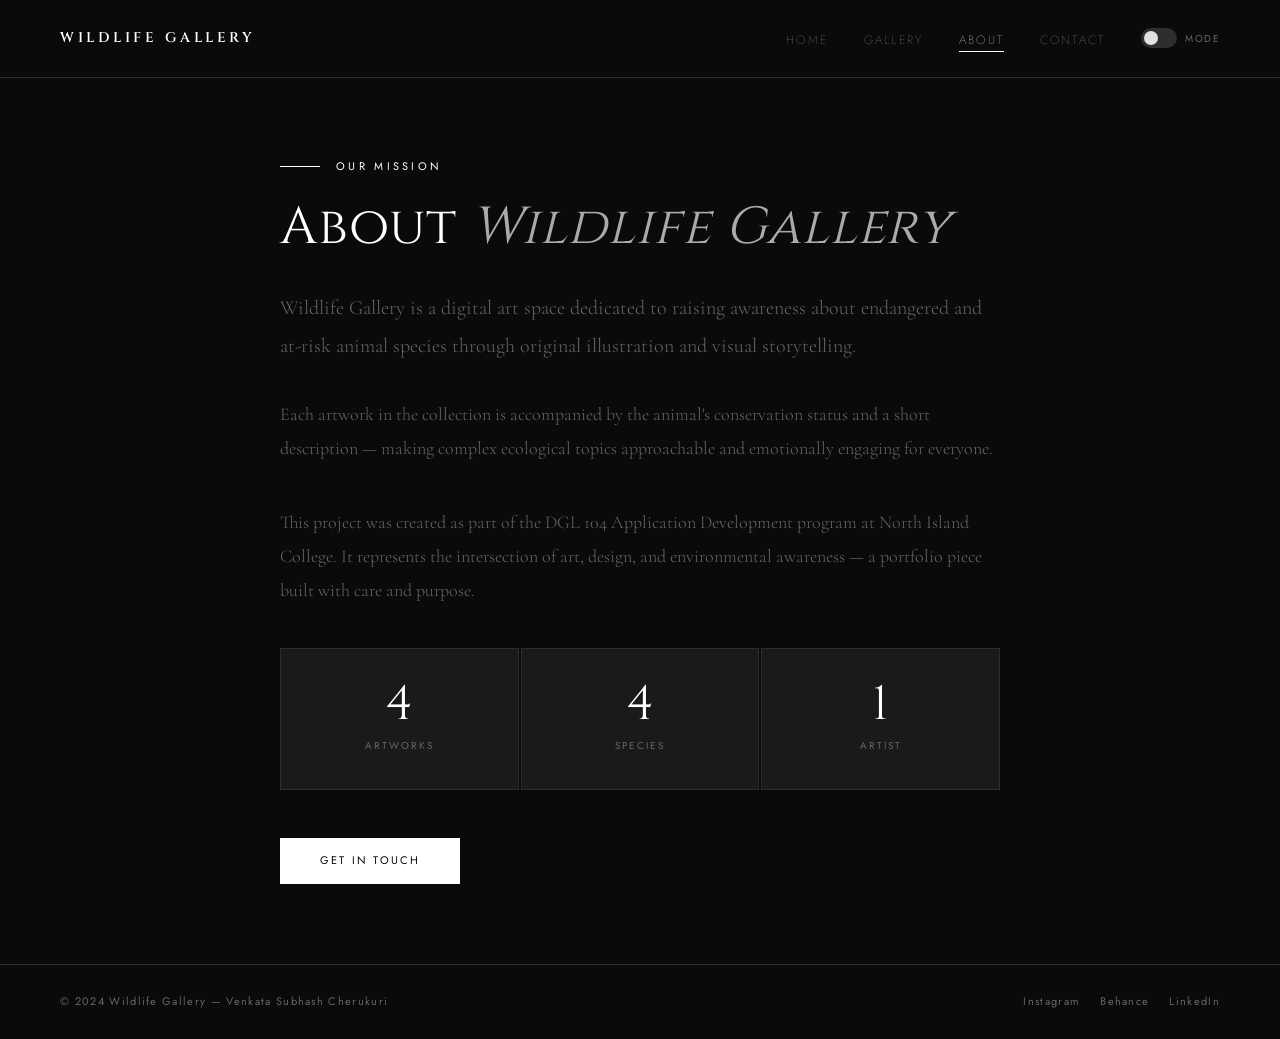
==== about.html @ ca6f59eb "Add files via upload" ====
<!DOCTYPE html>
<html lang="en" data-theme="dark">
<head>
  <meta charset="UTF-8"/>
  <meta name="viewport" content="width=device-width, initial-scale=1.0"/>
  <title>Wildlife Gallery — About</title>
  <link rel="stylesheet" href="css/style.css"/>
</head>
<body>

  <nav>
    <a class="nav-logo" href="index.html">WILDLIFE GALLERY</a>
    <ul class="nav-links">
      <li><a href="index.html">Home</a></li>
      <li><a href="gallery.html">Gallery</a></li>
      <li><a href="about.html" class="active">About</a></li>
      <li><a href="contact.html">Contact</a></li>
      <li>
        <button class="theme-toggle" id="theme-toggle" aria-label="Toggle light/dark mode">
          <div class="theme-toggle-track"><div class="theme-toggle-thumb"></div></div>
          <span class="theme-toggle-label">Mode</span>
        </button>
      </li>
    </ul>
  </nav>

  <main>
    <div class="about-page">
      <div class="about-inner">

        <div class="hero-eyebrow">Our Mission</div>
        <h1 class="hero-title" style="font-size: clamp(36px, 5vw, 52px); margin-bottom: 32px;">
          About <em>Wildlife Gallery</em>
        </h1>

        <p class="about-lead">
          Wildlife Gallery is a digital art space dedicated to raising awareness
          about endangered and at-risk animal species through original illustration
          and visual storytelling.
        </p>

        <p class="about-body">
          Each artwork in the collection is accompanied by the animal's conservation status
          and a short description — making complex ecological topics approachable and
          emotionally engaging for everyone.
        </p>

        <p class="about-body">
          This project was created as part of the DGL 104 Application Development program
          at North Island College. It represents the intersection of art, design, and
          environmental awareness — a portfolio piece built with care and purpose.
        </p>

        <div class="about-stats">
          <div class="stat-box">
            <span class="stat-num">4</span>
            <span class="stat-label">Artworks</span>
          </div>
          <div class="stat-box">
            <span class="stat-num">4</span>
            <span class="stat-label">Species</span>
          </div>
          <div class="stat-box">
            <span class="stat-num">1</span>
            <span class="stat-label">Artist</span>
          </div>
        </div>

        <a href="contact.html" class="btn-primary">Get in Touch</a>

      </div>
    </div>
  </main>

  <footer>
    <span class="footer-copy">© 2024 Wildlife Gallery — Venkata Subhash Cherukuri</span>
    <div class="footer-social">
      <a href="#">Instagram</a>
      <a href="#">Behance</a>
      <a href="#">LinkedIn</a>
    </div>
  </footer>

  <script>
    (function(){var s=localStorage.getItem('wg-theme')||'dark';document.documentElement.setAttribute('data-theme',s);})();
    document.addEventListener('DOMContentLoaded',function(){
      var btn=document.getElementById('theme-toggle');
      if(btn) btn.addEventListener('click',function(){
        var c=document.documentElement.getAttribute('data-theme');
        var n=c==='dark'?'light':'dark';
        document.documentElement.setAttribute('data-theme',n);
        localStorage.setItem('wg-theme',n);
      });
    });
  </script>

</body>
</html>
---- css/style.css ----
@import url('https://fonts.googleapis.com/css2?family=Cormorant+Garamond:ital,wght@0,300;0,400;0,600;1,300;1,400&family=Cinzel:wght@400;600&family=Jost:wght@200;300;400&display=swap');

/* =====================
   THEME TOKENS
===================== */
:root {
  --bg:           #0a0a0a;
  --surface:      #111111;
  --card:         #1a1a1a;
  --border:       #2e2e2e;
  --green:        #ffffff;
  --green-light:  #e0e0e0;
  --green-dim:    #555555;
  --sand:         #aaaaaa;
  --sand-light:   #dddddd;
  --text:         #cccccc;
  --text-muted:   #666666;
  --white:        #ffffff;
  --font-display: 'Cinzel', serif;
  --font-body:    'Cormorant Garamond', serif;
  --font-ui:      'Jost', sans-serif;
}

[data-theme="light"] {
  --bg:           #ffffff;
  --surface:      #f4f4f4;
  --card:         #eeeeee;
  --border:       #cccccc;
  --green:        #000000;
  --green-light:  #222222;
  --green-dim:    #888888;
  --sand:         #444444;
  --sand-light:   #111111;
  --text:         #111111;
  --text-muted:   #555555;
  --white:        #000000;
  --font-display: 'Cinzel', serif;
  --font-body:    'Cormorant Garamond', serif;
  --font-ui:      'Jost', sans-serif;
}

* { margin: 0; padding: 0; box-sizing: border-box; }
html { scroll-behavior: smooth; }

body {
  background: var(--bg);
  color: var(--text);
  font-family: var(--font-body);
  font-size: 18px;
  line-height: 1.6;
  overflow-x: hidden;
  min-height: 100vh;
  display: flex;
  flex-direction: column;
  transition: background 0.3s, color 0.3s;
}

/* =====================
   NAVIGATION
===================== */
nav {
  display: flex;
  align-items: center;
  justify-content: space-between;
  padding: 24px 60px;
  border-bottom: 1px solid var(--border);
  position: sticky;
  top: 0;
  background: var(--bg);
  z-index: 100;
  transition: background 0.3s;
}

.nav-logo {
  font-family: var(--font-display);
  font-size: 14px;
  font-weight: 600;
  letter-spacing: 0.25em;
  color: var(--white);
  text-decoration: none;
}

.nav-links {
  display: flex;
  gap: 36px;
  list-style: none;
  align-items: center;
}

.nav-links a {
  font-family: var(--font-ui);
  font-weight: 200;
  font-size: 12px;
  letter-spacing: 0.18em;
  text-transform: uppercase;
  color: var(--text-muted);
  text-decoration: none;
  position: relative;
  transition: color 0.3s;
}

.nav-links a::after {
  content: '';
  position: absolute;
  bottom: -3px; left: 0;
  width: 0; height: 1px;
  background: var(--green);
  transition: width 0.3s;
}

.nav-links a:hover,
.nav-links a.active { color: var(--sand); }

.nav-links a:hover::after,
.nav-links a.active::after { width: 100%; }

/* ── Dark / Light Toggle ── */
.theme-toggle {
  display: flex;
  align-items: center;
  gap: 8px;
  cursor: pointer;
  background: none;
  border: none;
  padding: 4px 0;
}

.theme-toggle-track {
  width: 36px;
  height: 20px;
  background: var(--border);
  border-radius: 10px;
  position: relative;
  transition: background 0.3s;
}

.theme-toggle-thumb {
  width: 14px;
  height: 14px;
  background: var(--green-light);
  border-radius: 50%;
  position: absolute;
  top: 3px; left: 3px;
  transition: transform 0.3s, background 0.3s;
}

[data-theme="light"] .theme-toggle-track { background: var(--green-dim); }
[data-theme="light"] .theme-toggle-thumb { transform: translateX(16px); }

.theme-toggle-label {
  font-family: var(--font-ui);
  font-size: 10px;
  letter-spacing: 0.15em;
  text-transform: uppercase;
  color: var(--text-muted);
}

/* =====================
   FOOTER
===================== */
footer {
  margin-top: auto;
  padding: 28px 60px;
  border-top: 1px solid var(--border);
  display: flex;
  align-items: center;
  justify-content: space-between;
}

.footer-copy {
  font-family: var(--font-ui);
  font-size: 11px;
  letter-spacing: 0.12em;
  color: var(--text-muted);
}

.footer-social { display: flex; gap: 20px; }

.footer-social a {
  font-family: var(--font-ui);
  font-size: 11px;
  letter-spacing: 0.12em;
  color: var(--text-muted);
  text-decoration: none;
  transition: color 0.3s;
}

.footer-social a:hover { color: var(--green-light); }

/* =====================
   BUTTONS
===================== */
.btn-primary {
  display: inline-block;
  padding: 14px 40px;
  background: var(--green);
  color: var(--bg);
  font-family: var(--font-ui);
  font-size: 11px;
  font-weight: 400;
  letter-spacing: 0.2em;
  text-transform: uppercase;
  text-decoration: none;
  border: none;
  cursor: pointer;
  transition: background 0.3s, transform 0.2s;
}

.btn-primary:hover {
  background: var(--green-light);
  transform: translateY(-1px);
}

.btn-outline {
  display: inline-flex;
  align-items: center;
  gap: 8px;
  padding: 10px 24px;
  background: transparent;
  border: 1px solid var(--border);
  color: var(--text-muted);
  font-family: var(--font-ui);
  font-size: 11px;
  letter-spacing: 0.15em;
  text-transform: uppercase;
  cursor: pointer;
  transition: border-color 0.3s, color 0.3s;
  text-decoration: none;
}

.btn-outline:hover {
  border-color: var(--green);
  color: var(--sand);
}

/* =====================
   SHARED
===================== */
.section-header {
  display: flex;
  align-items: baseline;
  justify-content: space-between;
  margin-bottom: 36px;
}

.section-title {
  font-family: var(--font-display);
  font-size: 13px;
  font-weight: 600;
  letter-spacing: 0.25em;
  text-transform: uppercase;
  color: var(--text-muted);
}

.section-link {
  font-family: var(--font-ui);
  font-size: 11px;
  letter-spacing: 0.15em;
  color: var(--green);
  text-decoration: none;
  text-transform: uppercase;
  transition: color 0.3s;
}

.section-link:hover { color: var(--green-light); }

.page-title {
  font-family: var(--font-display);
  font-size: clamp(36px, 5vw, 60px);
  font-weight: 400;
  color: var(--white);
  letter-spacing: 0.03em;
  margin-bottom: 12px;
}

.page-divider {
  width: 60px;
  height: 1px;
  background: var(--green);
  margin: 16px auto 0;
}

main {
  animation: fadeIn 0.5s ease;
  flex: 1;
  display: flex;
  flex-direction: column;
}

@keyframes fadeIn {
  from { opacity: 0; transform: translateY(8px); }
  to   { opacity: 1; transform: translateY(0); }
}

/* =====================
   HOME — HERO
===================== */
.hero {
  padding: 100px 60px 80px;
  display: grid;
  grid-template-columns: 1fr 1fr;
  gap: 80px;
  align-items: center;
}

.hero-eyebrow {
  font-family: var(--font-ui);
  font-size: 11px;
  letter-spacing: 0.3em;
  text-transform: uppercase;
  color: var(--green);
  margin-bottom: 24px;
  display: flex;
  align-items: center;
  gap: 16px;
}

.hero-eyebrow::before {
  content: '';
  width: 40px;
  height: 1px;
  background: var(--green);
}

.hero-title {
  font-family: var(--font-display);
  font-size: clamp(42px, 5vw, 68px);
  font-weight: 400;
  color: var(--white);
  line-height: 1.1;
  margin-bottom: 24px;
  letter-spacing: 0.02em;
}

.hero-title em { font-style: italic; color: var(--sand); }

.hero-subtitle {
  font-size: 18px;
  font-weight: 300;
  color: var(--text-muted);
  margin-bottom: 40px;
  line-height: 1.7;
  max-width: 420px;
}

.hero-visual { position: relative; }

.hero-image-frame {
  position: relative;
  width: 100%;
  aspect-ratio: 4 / 3;
  background: var(--card);
  border: 1px solid var(--border);
  overflow: hidden;
}

.hero-image-frame svg { width: 100%; height: 100%; }

.img-caption {
  position: absolute;
  bottom: 0; left: 0; right: 0;
  padding: 12px 16px;
  background: linear-gradient(transparent, rgba(0,0,0,0.6));
  font-family: var(--font-ui);
  font-size: 10px;
  letter-spacing: 0.15em;
  color: var(--sand);
  text-transform: uppercase;
}

.hero-stats {
  position: absolute;
  bottom: -20px; right: -20px;
  background: #111111;
  border: 1px solid #333333;
  padding: 20px 28px;
}

[data-theme="light"] .hero-stats {
  background: #111111;
  border-color: #111111;
}

.hero-stats .num {
  font-family: var(--font-display);
  font-size: 36px;
  color: #ffffff;
  display: block;
  line-height: 1;
}

.hero-stats .label {
  font-family: var(--font-ui);
  font-size: 9px;
  letter-spacing: 0.2em;
  color: rgba(255,255,255,0.6);
  text-transform: uppercase;
}

/* =====================
   HOME — FEATURED
===================== */
.featured {
  padding: 60px 60px 40px;
  border-top: 1px solid var(--border);
}

.artworks-row {
  display: grid;
  grid-template-columns: repeat(3, 1fr);
  gap: 2px;
}

.artwork-card {
  position: relative;
  aspect-ratio: 4 / 3;
  background: var(--card);
  overflow: hidden;
  cursor: pointer;
  text-decoration: none;
  display: block;
}

.artwork-card::before {
  content: '';
  position: absolute;
  inset: 0;
  background: linear-gradient(to top, rgba(0,0,0,0.8) 0%, transparent 50%);
  z-index: 1;
  opacity: 0.6;
  transition: opacity 0.4s;
}

.artwork-card:hover::before { opacity: 1; }

.artwork-card svg {
  width: 100%; height: 100%;
  transition: transform 0.6s ease;
}

.artwork-card:hover svg { transform: scale(1.04); }

.artwork-card-info {
  position: absolute;
  bottom: 0; left: 0; right: 0;
  padding: 20px;
  z-index: 2;
  transform: translateY(4px);
  transition: transform 0.3s;
}

.artwork-card:hover .artwork-card-info { transform: translateY(0); }

.artwork-card-title {
  font-family: var(--font-body);
  font-size: 16px;
  font-weight: 600;
  color: #f0ede8;
  display: block;
}

.artwork-card-animal {
  font-family: var(--font-ui);
  font-size: 10px;
  letter-spacing: 0.15em;
  color: var(--green-light);
  text-transform: uppercase;
}

/* =====================
   HOME — ABOUT TEASER
===================== */
.about-teaser {
  padding: 60px;
  border-top: 1px solid var(--border);
  display: grid;
  grid-template-columns: 1fr 2px 1fr;
  gap: 60px;
  align-items: center;
}

.about-teaser-divider { background: var(--border); align-self: stretch; }

.about-title {
  font-family: var(--font-display);
  font-size: 32px;
  font-weight: 400;
  color: var(--white);
  line-height: 1.2;
  margin-bottom: 16px;
}

.about-text {
  color: var(--text-muted);
  font-size: 17px;
  font-weight: 300;
  line-height: 1.8;
}

/* =====================
   GALLERY PAGE — simple grid, no pagination
===================== */
.gallery-header {
  padding: 60px 60px 40px;
  text-align: center;
}

.gallery-grid {
  padding: 0 60px 60px;
  display: grid;
  grid-template-columns: repeat(3, 1fr);
  gap: 24px;
}

.gallery-item {
  background: var(--card);
  border: 1px solid var(--border);
  overflow: hidden;
  cursor: pointer;
  transition: border-color 0.3s, transform 0.3s;
  text-decoration: none;
  display: block;
}

.gallery-item:hover {
  border-color: var(--green);
  transform: translateY(-4px);
}

.gallery-item-img {
  width: 100%;
  aspect-ratio: 4 / 3;
  overflow: hidden;
}

.gallery-item-img svg {
  width: 100%; height: 100%;
  transition: transform 0.5s;
}

.gallery-item:hover .gallery-item-img svg { transform: scale(1.05); }

.gallery-item-info {
  padding: 20px;
  border-top: 1px solid var(--border);
}

.gallery-item-title {
  font-family: var(--font-body);
  font-size: 18px;
  font-weight: 600;
  color: var(--white);
  margin-bottom: 4px;
}

.gallery-item-animal {
  font-family: var(--font-ui);
  font-size: 10px;
  letter-spacing: 0.12em;
  color: var(--green);
  text-transform: uppercase;
}

/* =====================
   ARTWORK DETAIL PAGE
===================== */
.detail-header {
  padding: 24px 60px;
  border-bottom: 1px solid var(--border);
}

.breadcrumb {
  display: flex;
  align-items: center;
  gap: 10px;
  font-family: var(--font-ui);
  font-size: 10px;
  letter-spacing: 0.15em;
  color: var(--text-muted);
  text-transform: uppercase;
}

.breadcrumb a { color: var(--text-muted); text-decoration: none; transition: color 0.3s; }
.breadcrumb a:hover { color: var(--green); }
.breadcrumb span { color: var(--border); }

.artwork-detail {
  padding: 60px;
  display: grid;
  grid-template-columns: 3fr 2fr;
  gap: 80px;
  align-items: start;
  flex: 1;
}

.artwork-full-img {
  position: relative;
  background: var(--card);
  border: 1px solid var(--border);
  aspect-ratio: 4 / 3;
  overflow: hidden;
}

.artwork-full-img svg { width: 100%; height: 100%; }

.artwork-title-block {
  border-bottom: 1px solid var(--border);
  padding-bottom: 24px;
  margin-bottom: 32px;
}

.artwork-eyebrow {
  font-family: var(--font-ui);
  font-size: 10px;
  letter-spacing: 0.25em;
  color: var(--green);
  text-transform: uppercase;
  margin-bottom: 12px;
}

.artwork-main-title {
  font-family: var(--font-display);
  font-size: 32px;
  font-weight: 400;
  color: var(--white);
  line-height: 1.1;
}

.artwork-facts { display: flex; flex-direction: column; gap: 0; }

.fact-row {
  display: grid;
  grid-template-columns: 140px 1fr;
  gap: 16px;
  padding: 16px 0;
  border-bottom: 1px solid var(--border);
}

.fact-label {
  font-family: var(--font-ui);
  font-size: 10px;
  letter-spacing: 0.18em;
  color: var(--text-muted);
  text-transform: uppercase;
  padding-top: 2px;
}

.fact-value {
  font-size: 16px;
  font-weight: 300;
  color: var(--sand-light);
  line-height: 1.6;
}

.fact-value strong {
  font-family: var(--font-display);
  font-weight: 600;
  font-size: 18px;
  color: var(--white);
}

.artwork-nav { display: flex; gap: 12px; margin-top: 32px; }

/* =====================
   ABOUT PAGE
===================== */
.about-page { padding: 80px 60px; flex: 1; }
.about-inner { max-width: 720px; margin: 0 auto; }

.about-lead {
  font-size: 20px;
  color: var(--text-muted);
  line-height: 1.9;
  margin-bottom: 32px;
  font-weight: 300;
}

.about-body {
  font-size: 18px;
  color: var(--text-muted);
  line-height: 1.9;
  margin-bottom: 40px;
  font-weight: 300;
}

.about-stats {
  display: grid;
  grid-template-columns: repeat(3, 1fr);
  gap: 2px;
  margin-bottom: 48px;
}

.stat-box {
  background: var(--card);
  border: 1px solid var(--border);
  padding: 32px;
  text-align: center;
}

.stat-num {
  font-family: var(--font-display);
  font-size: 48px;
  color: var(--green);
  display: block;
  line-height: 1;
}

.stat-label {
  font-family: var(--font-ui);
  font-size: 10px;
  letter-spacing: 0.2em;
  color: var(--text-muted);
  text-transform: uppercase;
}

/* =====================
   CONTACT PAGE — author focused
===================== */
.contact-header { padding: 60px 60px 0; text-align: center; }

.contact-content {
  padding: 60px;
  display: grid;
  grid-template-columns: 1.5fr 1fr;
  gap: 80px;
  flex: 1;
}

.form-group { margin-bottom: 24px; }

.form-label {
  display: block;
  font-family: var(--font-ui);
  font-size: 10px;
  letter-spacing: 0.2em;
  text-transform: uppercase;
  color: var(--text-muted);
  margin-bottom: 8px;
}

.form-input,
.form-textarea {
  width: 100%;
  background: var(--card);
  border: 1px solid var(--border);
  padding: 14px 18px;
  color: var(--sand-light);
  font-family: var(--font-body);
  font-size: 17px;
  outline: none;
  transition: border-color 0.3s;
}

.form-input:focus,
.form-textarea:focus { border-color: var(--green); }

.form-input::placeholder,
.form-textarea::placeholder { color: var(--text-muted); font-style: italic; }

.form-textarea { resize: vertical; min-height: 140px; }

.contact-info-title {
  font-family: var(--font-display);
  font-size: 28px;
  font-weight: 400;
  color: var(--white);
  margin-bottom: 20px;
}

.contact-detail { display: flex; flex-direction: column; gap: 16px; }

.contact-detail-item {
  padding: 20px;
  background: var(--card);
  border: 1px solid var(--border);
  border-left: 3px solid var(--green);
}

.contact-detail-label {
  font-family: var(--font-ui);
  font-size: 9px;
  letter-spacing: 0.2em;
  color: var(--green);
  text-transform: uppercase;
  margin-bottom: 6px;
}

.contact-detail-value {
  font-size: 16px;
  color: var(--sand);
  line-height: 1.5;
}

.contact-social-links { display: flex; gap: 16px; }

.contact-social-links a {
  color: var(--green);
  text-decoration: none;
  font-family: var(--font-ui);
  font-size: 11px;
  letter-spacing: 0.1em;
  transition: color 0.3s;
}

.contact-social-links a:hover { color: var(--green-light); }

.success-msg {
  display: none;
  padding: 16px 20px;
  background: rgba(74, 124, 63, 0.1);
  border: 1px solid var(--green-dim);
  color: var(--green-light);
  font-family: var(--font-ui);
  font-size: 12px;
  letter-spacing: 0.1em;
  margin-top: 16px;
}

/* =====================
   RESPONSIVE
===================== */
@media (max-width: 900px) {
  nav { padding: 20px 24px; }
  .hero { grid-template-columns: 1fr; padding: 60px 24px; }
  .artworks-row,
  .gallery-grid { grid-template-columns: repeat(2, 1fr); }
  .about-teaser { grid-template-columns: 1fr; }
  .about-teaser-divider { display: none; }
  .artwork-detail,
  .contact-content { grid-template-columns: 1fr; padding: 24px; }
  .featured,
  .gallery-header,
  .gallery-grid { padding-left: 24px; padding-right: 24px; }
  footer { padding: 24px; }
  .detail-header { padding: 20px 24px; }
  .about-page { padding: 40px 24px; }
  .contact-header { padding: 40px 24px 0; }
  .about-stats { grid-template-columns: repeat(3, 1fr); }
}

@media (max-width: 600px) {
  .artworks-row,
  .gallery-grid { grid-template-columns: 1fr; }
  .about-stats { grid-template-columns: 1fr; }
  .artwork-detail { gap: 32px; }
}
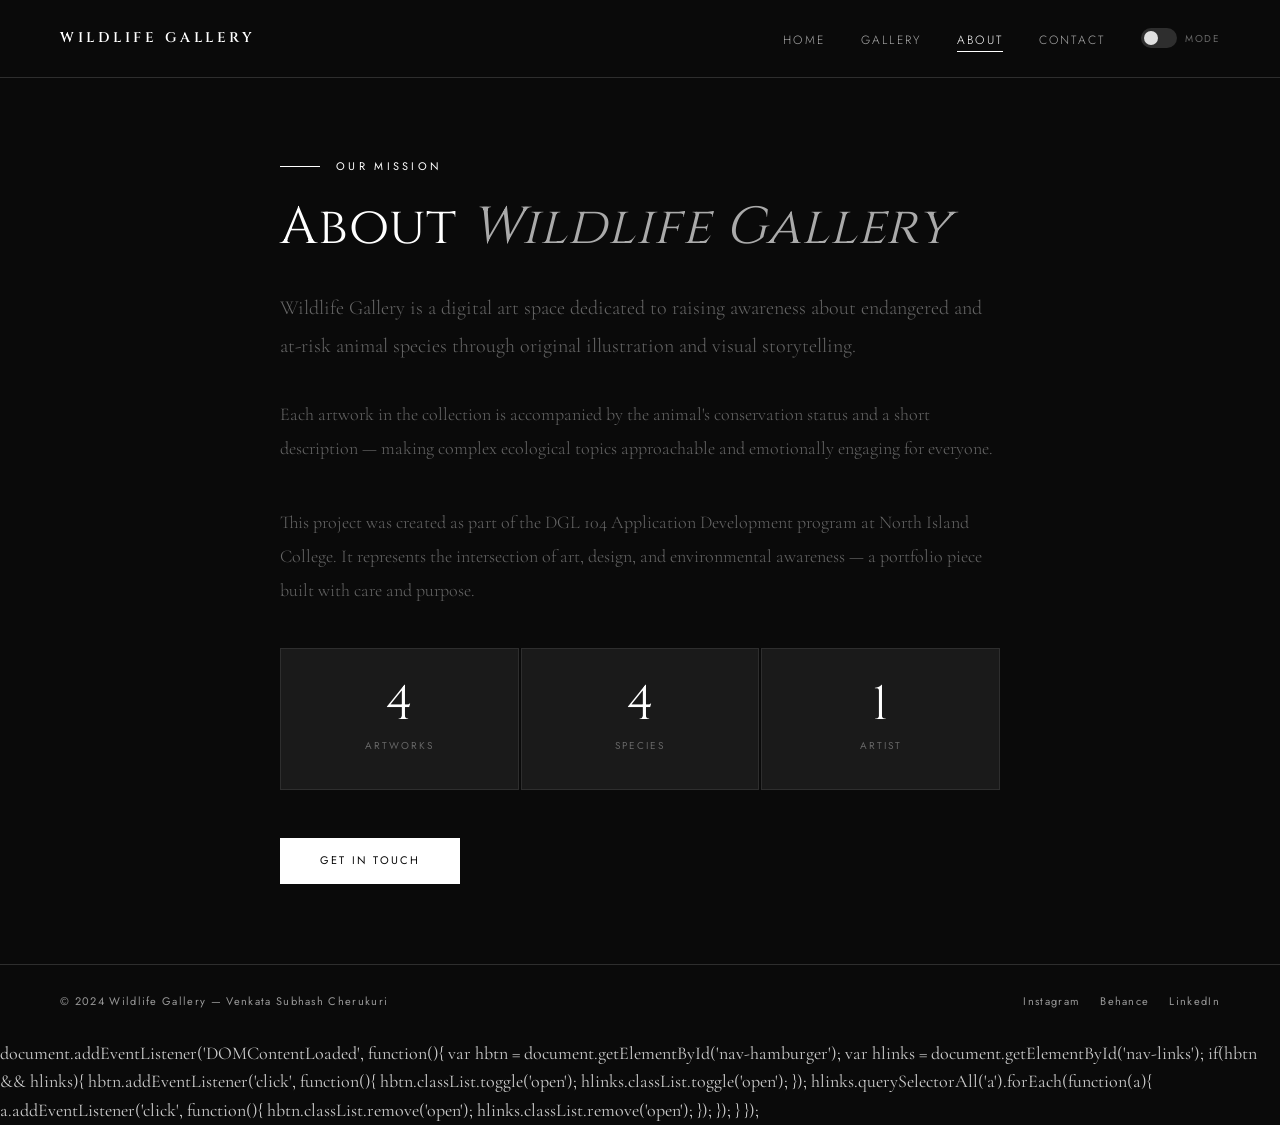
==== commit 1bafcc4a: "update changes" ====
--- a/about.html
+++ b/about.html
@@ -10,7 +10,8 @@
 
   <nav>
     <a class="nav-logo" href="index.html">WILDLIFE GALLERY</a>
-    <ul class="nav-links">
+    <button class="nav-hamburger" id="nav-hamburger" aria-label="Toggle menu"><span></span><span></span><span></span></button>
+    <ul class="nav-links" id="nav-links">
       <li><a href="index.html">Home</a></li>
       <li><a href="gallery.html">Gallery</a></li>
       <li><a href="about.html" class="active">About</a></li>
@@ -94,5 +95,22 @@
     });
   </script>
 
+
+    document.addEventListener('DOMContentLoaded', function(){
+      var hbtn = document.getElementById('nav-hamburger');
+      var hlinks = document.getElementById('nav-links');
+      if(hbtn && hlinks){
+        hbtn.addEventListener('click', function(){
+          hbtn.classList.toggle('open');
+          hlinks.classList.toggle('open');
+        });
+        hlinks.querySelectorAll('a').forEach(function(a){
+          a.addEventListener('click', function(){
+            hbtn.classList.remove('open');
+            hlinks.classList.remove('open');
+          });
+        });
+      }
+    });
 </body>
 </html>
--- a/css/style.css
+++ b/css/style.css
@@ -89,11 +89,11 @@
 
 .nav-links a {
   font-family: var(--font-ui);
-  font-weight: 200;
+  font-weight: 300;
   font-size: 12px;
   letter-spacing: 0.18em;
   text-transform: uppercase;
-  color: var(--text-muted);
+  color: #aaaaaa;
   text-decoration: none;
   position: relative;
   transition: color 0.3s;
@@ -109,10 +109,34 @@
 }
 
 .nav-links a:hover,
-.nav-links a.active { color: var(--sand); }
+.nav-links a.active { color: var(--white); }
 
 .nav-links a:hover::after,
 .nav-links a.active::after { width: 100%; }
+
+/* Hamburger button */
+.nav-hamburger {
+  display: none;
+  flex-direction: column;
+  gap: 5px;
+  background: none;
+  border: none;
+  cursor: pointer;
+  padding: 4px;
+  z-index: 101;
+}
+
+.nav-hamburger span {
+  display: block;
+  width: 24px;
+  height: 1.5px;
+  background: var(--white);
+  transition: transform 0.3s, opacity 0.3s;
+}
+
+.nav-hamburger.open span:nth-child(1) { transform: translateY(6.5px) rotate(45deg); }
+.nav-hamburger.open span:nth-child(2) { opacity: 0; }
+.nav-hamburger.open span:nth-child(3) { transform: translateY(-6.5px) rotate(-45deg); }
 
 /* ── Dark / Light Toggle ── */
 .theme-toggle {
@@ -171,7 +195,7 @@
   font-family: var(--font-ui);
   font-size: 11px;
   letter-spacing: 0.12em;
-  color: var(--text-muted);
+  color: #999999;
 }
 
 .footer-social { display: flex; gap: 20px; }
@@ -180,7 +204,7 @@
   font-family: var(--font-ui);
   font-size: 11px;
   letter-spacing: 0.12em;
-  color: var(--text-muted);
+  color: #999999;
   text-decoration: none;
   transition: color 0.3s;
 }
@@ -249,7 +273,7 @@
   font-weight: 600;
   letter-spacing: 0.25em;
   text-transform: uppercase;
-  color: var(--text-muted);
+  color: #999999;
 }
 
 .section-link {
@@ -557,7 +581,7 @@
   font-family: var(--font-ui);
   font-size: 10px;
   letter-spacing: 0.12em;
-  color: var(--green);
+  color: #aaaaaa;
   text-transform: uppercase;
 }
 
@@ -640,7 +664,7 @@
   font-family: var(--font-ui);
   font-size: 10px;
   letter-spacing: 0.18em;
-  color: var(--text-muted);
+  color: #999999;
   text-transform: uppercase;
   padding-top: 2px;
 }
@@ -821,6 +845,37 @@
 ===================== */
 @media (max-width: 900px) {
   nav { padding: 20px 24px; }
+
+  .nav-hamburger { display: flex; }
+
+  .nav-links {
+    display: none;
+    flex-direction: column;
+    gap: 0;
+    position: absolute;
+    top: 100%;
+    left: 0; right: 0;
+    background: var(--bg);
+    border-bottom: 1px solid var(--border);
+    padding: 16px 0;
+    z-index: 100;
+  }
+
+  .nav-links.open { display: flex; }
+
+  .nav-links li { width: 100%; }
+
+  .nav-links a {
+    display: block;
+    padding: 14px 24px;
+    font-size: 13px;
+    border-bottom: 1px solid var(--border);
+  }
+
+  .nav-links a::after { display: none; }
+
+  .theme-toggle { padding: 14px 24px; }
+
   .hero { grid-template-columns: 1fr; padding: 60px 24px; }
   .artworks-row,
   .gallery-grid { grid-template-columns: repeat(2, 1fr); }
@@ -831,7 +886,8 @@
   .featured,
   .gallery-header,
   .gallery-grid { padding-left: 24px; padding-right: 24px; }
-  footer { padding: 24px; }
+  footer { padding: 24px; flex-direction: column; gap: 12px; text-align: center; }
+  .footer-social { justify-content: center; }
   .detail-header { padding: 20px 24px; }
   .about-page { padding: 40px 24px; }
   .contact-header { padding: 40px 24px 0; }
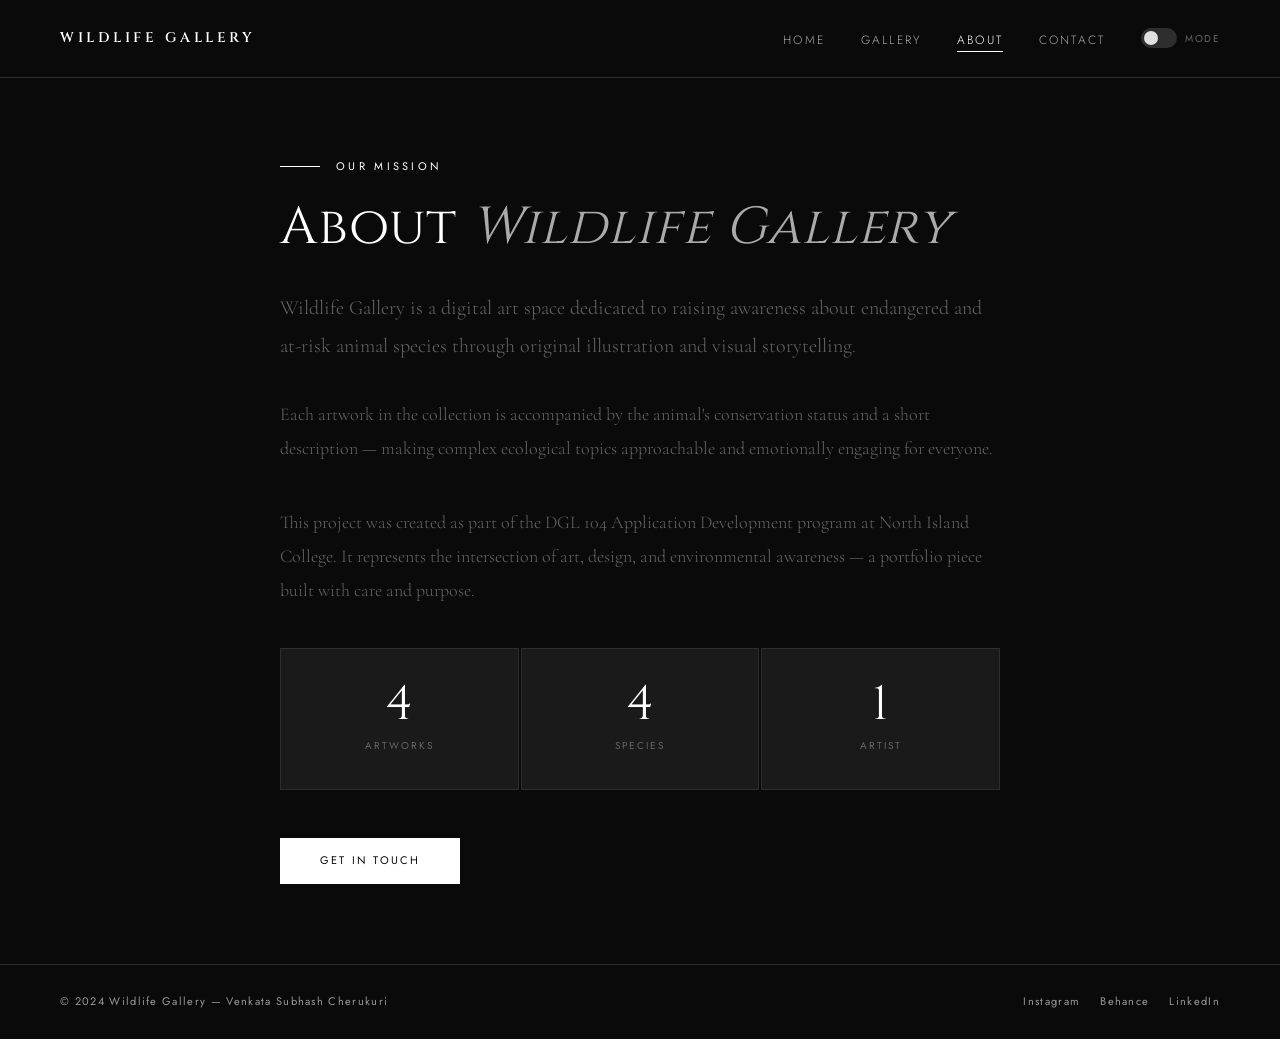
==== commit 34816eec: "Update js error" ====
--- a/about.html
+++ b/about.html
@@ -93,8 +93,6 @@
         localStorage.setItem('wg-theme',n);
       });
     });
-  </script>
-
 
     document.addEventListener('DOMContentLoaded', function(){
       var hbtn = document.getElementById('nav-hamburger');
@@ -112,5 +110,6 @@
         });
       }
     });
+  </script>
 </body>
 </html>
